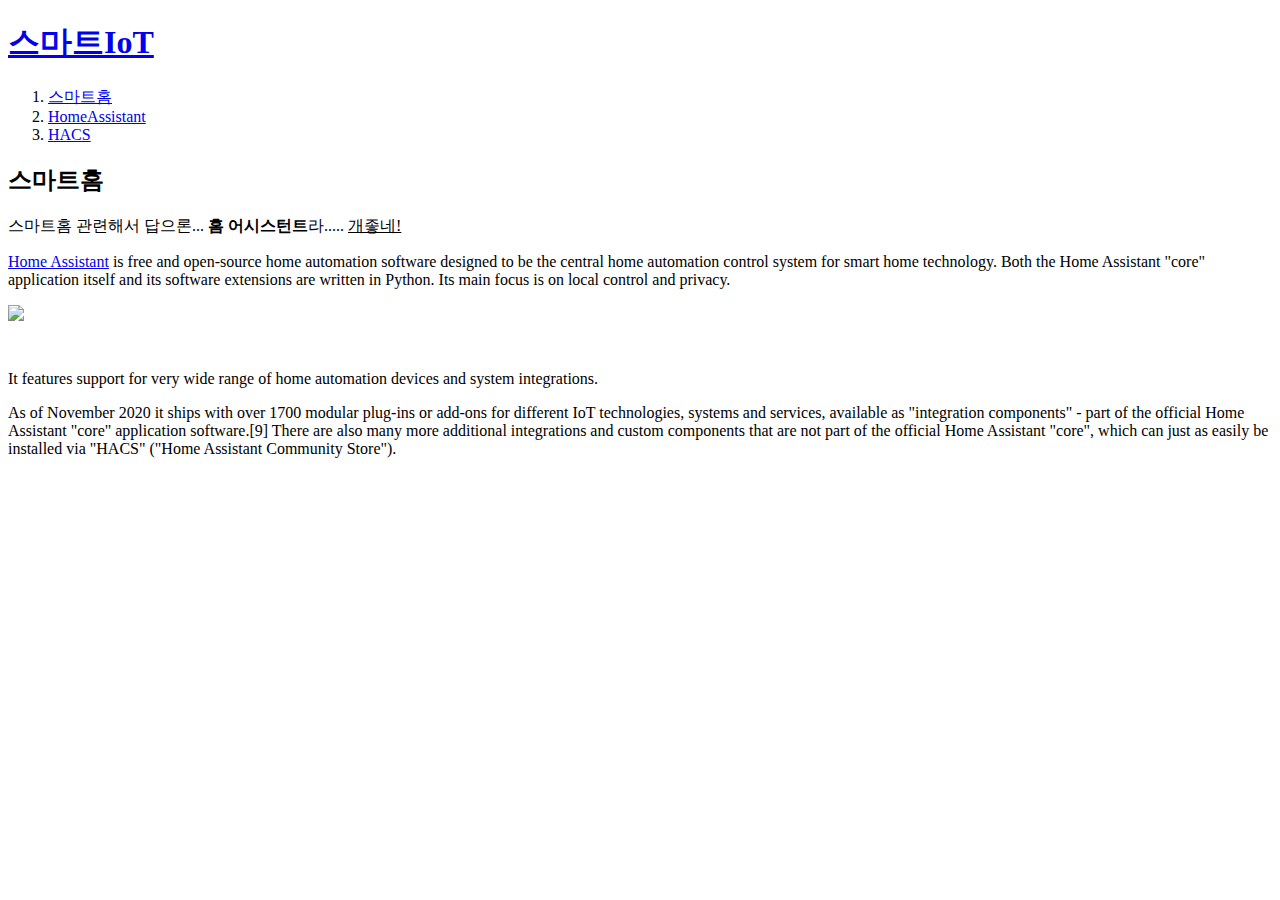
==== index.html @ 206d5732 "first version" ====
<!doctype html>
<html>
<head>
  <title>HomeAssistant</title>
  <meta charset="utf-8">
</head>

<body>
  <h1><a href="index.html">스마트IoT</a></h1>
  <ol>
    <li><a href="스마트홈.html">스마트홈</a></li>
    <li><a href="HomeAssistant.html">HomeAssistant</a></li>
    <li><a href="HACS.html">HACS</a></li>
  </ol>

  <h2>스마트홈</h2>
  스마트홈 관련해서 답으론... <strong>홈 어시스턴트</strong>라..... <u>개좋네!</u>
  <p><a href="https://www.home-assistant.io/" target="blank" title="homeassistant specifications">Home Assistant</a> is free and open-source home automation software designed to be the central home automation control system for smart home technology.
  Both the Home Assistant "core" application itself and its software extensions are written in Python. Its main focus is on local control and privacy.</P>
  <img src="https://upload.wikimedia.org/wikipedia/commons/thumb/6/6e/Home_Assistant_Logo.svg/220px-Home_Assistant_Logo.svg.png" width=50%>
  <p style="margin-top:45px">It features support for very wide range of home automation devices and system integrations.</P>
  As of November 2020 it ships with over 1700 modular plug-ins or add-ons for different IoT technologies, systems and services, available as "integration components"
  - part of the official Home Assistant "core" application software.[9] There are also many more additional integrations and custom components that are not part of the official Home Assistant "core",
  which can just as easily be installed via "HACS" ("Home Assistant Community Store").
</body>
</html>
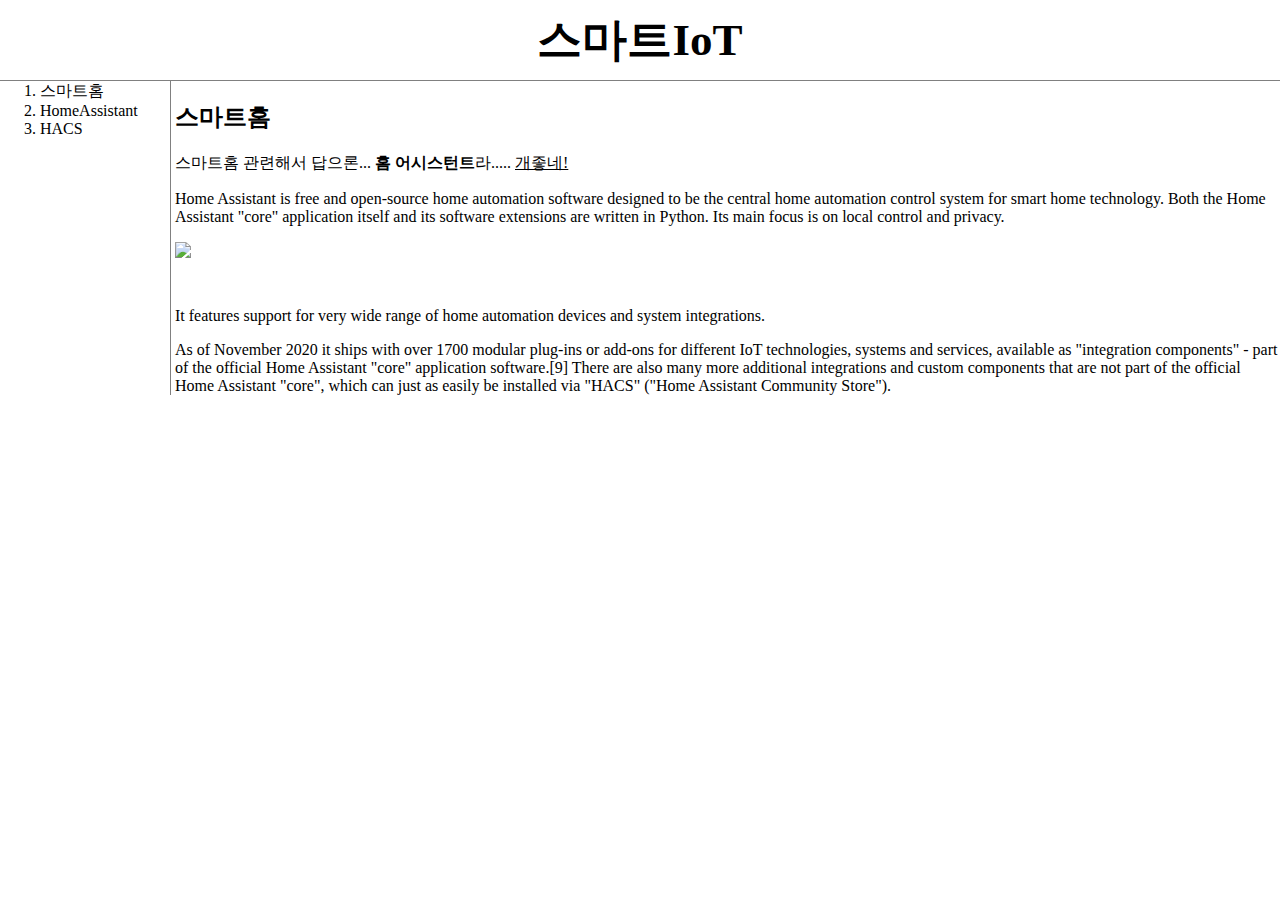
==== commit 3c91e1f0: "Add files via upload" ====
--- a/index.html
+++ b/index.html
@@ -3,24 +3,28 @@
 <head>
   <title>HomeAssistant</title>
   <meta charset="utf-8">
+  <link rel="stylesheet" href="style.css">
 </head>
 
 <body>
   <h1><a href="index.html">스마트IoT</a></h1>
-  <ol>
-    <li><a href="스마트홈.html">스마트홈</a></li>
-    <li><a href="HomeAssistant.html">HomeAssistant</a></li>
-    <li><a href="HACS.html">HACS</a></li>
-  </ol>
-
-  <h2>스마트홈</h2>
-  스마트홈 관련해서 답으론... <strong>홈 어시스턴트</strong>라..... <u>개좋네!</u>
-  <p><a href="https://www.home-assistant.io/" target="blank" title="homeassistant specifications">Home Assistant</a> is free and open-source home automation software designed to be the central home automation control system for smart home technology.
-  Both the Home Assistant "core" application itself and its software extensions are written in Python. Its main focus is on local control and privacy.</P>
-  <img src="https://upload.wikimedia.org/wikipedia/commons/thumb/6/6e/Home_Assistant_Logo.svg/220px-Home_Assistant_Logo.svg.png" width=50%>
-  <p style="margin-top:45px">It features support for very wide range of home automation devices and system integrations.</P>
-  As of November 2020 it ships with over 1700 modular plug-ins or add-ons for different IoT technologies, systems and services, available as "integration components"
-  - part of the official Home Assistant "core" application software.[9] There are also many more additional integrations and custom components that are not part of the official Home Assistant "core",
-  which can just as easily be installed via "HACS" ("Home Assistant Community Store").
+  <div id="grid">
+      <ol>
+        <li><a href="스마트홈.html">스마트홈</a></li>
+        <li><a href="HomeAssistant.html">HomeAssistant</a></li>
+        <li><a href="HACS.html">HACS</a></li>
+      </ol>
+    <div id="article">
+      <h2>스마트홈</h2>
+      스마트홈 관련해서 답으론... <strong>홈 어시스턴트</strong>라..... <u>개좋네!</u>
+      <p><a href="https://www.home-assistant.io/" target="blank" title="homeassistant specifications">Home Assistant</a> is free and open-source home automation software designed to be the central home automation control system for smart home technology.
+      Both the Home Assistant "core" application itself and its software extensions are written in Python. Its main focus is on local control and privacy.</P>
+      <img src="https://upload.wikimedia.org/wikipedia/commons/thumb/6/6e/Home_Assistant_Logo.svg/220px-Home_Assistant_Logo.svg.png" width=50%>
+      <p style="margin-top:45px">It features support for very wide range of home automation devices and system integrations.</P>
+      As of November 2020 it ships with over 1700 modular plug-ins or add-ons for different IoT technologies, systems and services, available as "integration components"
+      - part of the official Home Assistant "core" application software.[9] There are also many more additional integrations and custom components that are not part of the official Home Assistant "core",
+      which can just as easily be installed via "HACS" ("Home Assistant Community Store").
+    </div>
+  </div>
 </body>
 </html>
--- a/style.css
+++ b/style.css
@@ -0,0 +1,39 @@
+
+body{
+  margin:0;
+}
+a{
+    color:black;
+    text-decoration: none;
+}
+h1{
+    font-size:45px;
+    text-align:center;
+    border-bottom:1px solid gray;
+    margin:0;
+    padding:10px;
+}
+#grid ol{
+  border-right:1px solid gray;
+  width:130px;
+  margin:0
+}
+#grid{
+  display:grid;
+  grid-template-columns: 150px 1fr
+}
+#article{
+  padding-left:25px
+}
+@media(max-width:800px){
+  #grid{
+    display:block;
+  }
+  #grid ol{
+    border-right:none;
+  }
+  h1 {
+    border:none;
+  }
+
+}
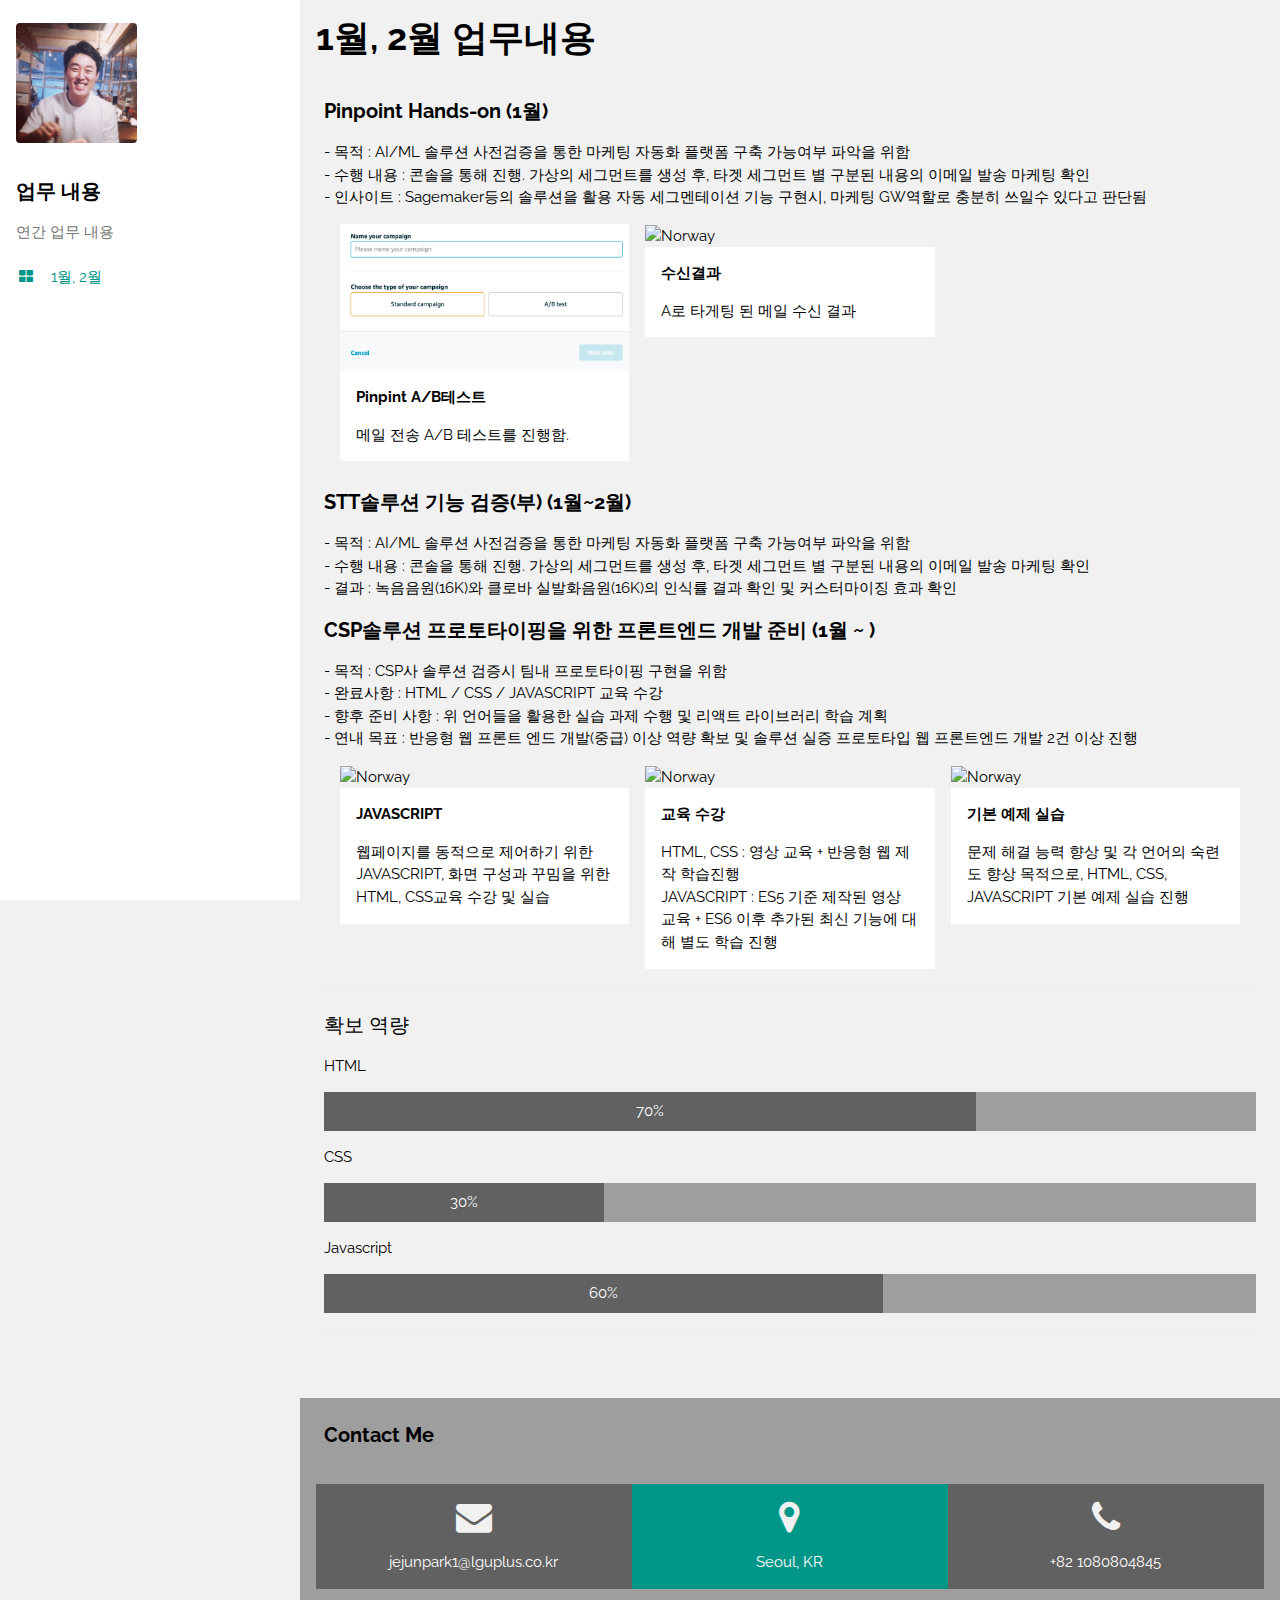
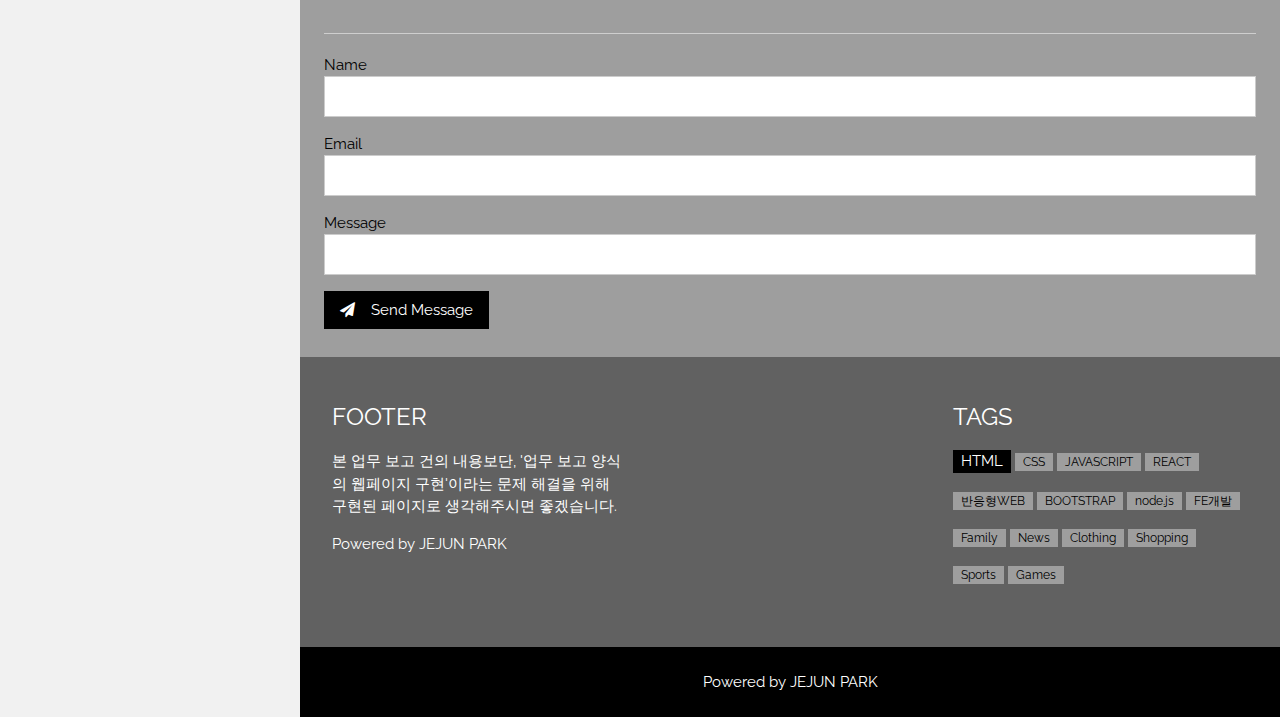
==== commit 7a690699: "Add files via upload" ====
--- a/index.html
+++ b/index.html
@@ -1,30 +1,387 @@
-<!doctype html>
+<!DOCTYPE html>
 <html>
-<head>
-  <title>HomeAssistant</title>
-  <meta charset="utf-8">
-  <link rel="stylesheet" href="style.css">
-</head>
-
-<body>
-  <h1><a href="index.html">스마트IoT</a></h1>
-  <div id="grid">
-      <ol>
-        <li><a href="스마트홈.html">스마트홈</a></li>
-        <li><a href="HomeAssistant.html">HomeAssistant</a></li>
-        <li><a href="HACS.html">HACS</a></li>
-      </ol>
-    <div id="article">
-      <h2>스마트홈</h2>
-      스마트홈 관련해서 답으론... <strong>홈 어시스턴트</strong>라..... <u>개좋네!</u>
-      <p><a href="https://www.home-assistant.io/" target="blank" title="homeassistant specifications">Home Assistant</a> is free and open-source home automation software designed to be the central home automation control system for smart home technology.
-      Both the Home Assistant "core" application itself and its software extensions are written in Python. Its main focus is on local control and privacy.</P>
-      <img src="https://upload.wikimedia.org/wikipedia/commons/thumb/6/6e/Home_Assistant_Logo.svg/220px-Home_Assistant_Logo.svg.png" width=50%>
-      <p style="margin-top:45px">It features support for very wide range of home automation devices and system integrations.</P>
-      As of November 2020 it ships with over 1700 modular plug-ins or add-ons for different IoT technologies, systems and services, available as "integration components"
-      - part of the official Home Assistant "core" application software.[9] There are also many more additional integrations and custom components that are not part of the official Home Assistant "core",
-      which can just as easily be installed via "HACS" ("Home Assistant Community Store").
-    </div>
-  </div>
+<title>W3.CSS Template</title>
+<meta charset="UTF-8">
+<meta name="viewport" content="width=device-width, initial-scale=1">
+<link rel="stylesheet" href="https://www.w3schools.com/w3css/4/w3.css">
+<link rel="stylesheet" href="https://fonts.googleapis.com/css?family=Raleway">
+<link rel="stylesheet" href="https://cdnjs.cloudflare.com/ajax/libs/font-awesome/4.7.0/css/font-awesome.min.css">
+<style>
+body,h1,h2,h3,h4,h5,h6 {font-family: "Raleway", sans-serif}
+</style>
+<body class="w3-light-grey w3-content" style="max-width:1600px">
+
+<!-- Sidebar/menu -->
+<nav class="w3-sidebar w3-collapse w3-white w3-animate-left" style="z-index:3;width:300px;" id="mySidebar"><br>
+  <div class="w3-container">
+    <a href="#" onclick="w3_close()" class="w3-hide-large w3-right w3-jumbo w3-padding w3-hover-grey" title="close menu">
+      <i class="fa fa-remove"></i>
+    </a>
+    <img src="profile.jpg" style="width:45%;" class="w3-round"><br><br>
+    <h4><b>업무 내용</b></h4>
+    <p class="w3-text-grey">연간 업무 내용</p>
+  </div>
+  <div class="w3-bar-block">
+    <a href="#portfolio" onclick="w3_close()" class="w3-bar-item w3-button w3-padding w3-text-teal"><i class="fa fa-th-large fa-fw w3-margin-right"></i>1월, 2월</a>
+    <!--- <a href="#about" onclick="w3_close()" class="w3-bar-item w3-button w3-padding"><i class="fa fa-user fa-fw w3-margin-right"></i>ABOUT</a>
+    <a href="#contact" onclick="w3_close()" class="w3-bar-item w3-button w3-padding"><i class="fa fa-envelope fa-fw w3-margin-right"></i>CONTACT</a> -->
+  </div>
+  <!--<div class="w3-panel w3-large">
+    <i class="fa fa-facebook-official w3-hover-opacity"></i>
+    <i class="fa fa-instagram w3-hover-opacity"></i>
+    <i class="fa fa-snapchat w3-hover-opacity"></i>
+    <i class="fa fa-pinterest-p w3-hover-opacity"></i>
+    <i class="fa fa-twitter w3-hover-opacity"></i>
+    <i class="fa fa-linkedin w3-hover-opacity"></i>
+  </div>-->
+</nav>
+
+<!-- Overlay effect when opening sidebar on small screens -->
+<div class="w3-overlay w3-hide-large w3-animate-opacity" onclick="w3_close()" style="cursor:pointer" title="close side menu" id="myOverlay"></div>
+
+<!-- !PAGE CONTENT! -->
+<div class="w3-main" style="margin-left:300px">
+
+  <!-- Header -->
+  <header id="portfolio">
+    <a href="#"><img src="/w3images/avatar_g2.jpg" style="width:65px;" class="w3-circle w3-right w3-margin w3-hide-large w3-hover-opacity"></a>
+    <span class="w3-button w3-hide-large w3-xxlarge w3-hover-text-grey" onclick="w3_open()"><i class="fa fa-bars"></i></span>
+    <div class="w3-container">
+    <h1><b>1월, 2월 업무내용</b></h1>
+    <!--
+    <div class="w3-section w3-bottombar w3-padding-16">
+      <span class="w3-margin-right">Filter:</span>
+      <button class="w3-button w3-black">ALL</button>
+      <button class="w3-button w3-white"><i class="fa fa-diamond w3-margin-right"></i>Design</button>
+      <button class="w3-button w3-white w3-hide-small"><i class="fa fa-photo w3-margin-right"></i>Photos</button>
+      <button class="w3-button w3-white w3-hide-small"><i class="fa fa-map-pin w3-margin-right"></i>Art</button>
+    </div>
+    </div>
+    -->
+  </header>
+
+  <!-- First Photo Grid-->
+  <!--
+  <div class="w3-row-padding">
+    <div class="w3-third w3-container w3-margin-bottom">
+      <img src="/w3images/mountains.jpg" alt="Norway" style="width:100%" class="w3-hover-opacity">
+      <div class="w3-container w3-white">
+        <p><b>Lorem Ipsum</b></p>
+        <p>Praesent tincidunt sed tellus ut rutrum. Sed vitae justo condimentum, porta lectus vitae, ultricies congue gravida diam non fringilla.</p>
+      </div>
+    </div>
+    <div class="w3-third w3-container w3-margin-bottom">
+      <img src="/w3images/lights.jpg" alt="Norway" style="width:100%" class="w3-hover-opacity">
+      <div class="w3-container w3-white">
+        <p><b>Lorem Ipsum</b></p>
+        <p>Praesent tincidunt sed tellus ut rutrum. Sed vitae justo condimentum, porta lectus vitae, ultricies congue gravida diam non fringilla.</p>
+      </div>
+    </div>
+    <div class="w3-third w3-container">
+      <img src="/w3images/nature.jpg" alt="Norway" style="width:100%" class="w3-hover-opacity">
+      <div class="w3-container w3-white">
+        <p><b>Lorem Ipsum</b></p>
+        <p>Praesent tincidunt sed tellus ut rutrum. Sed vitae justo condimentum, porta lectus vitae, ultricies congue gravida diam non fringilla.</p>
+      </div>
+    </div>
+  </div>
+  -->
+
+
+  <!-- Second Photo Grid-->
+  <!--
+  <div class="w3-row-padding">
+    <div class="w3-third w3-container w3-margin-bottom">
+      <img src="/w3images/p1.jpg" alt="Norway" style="width:100%" class="w3-hover-opacity">
+      <div class="w3-container w3-white">
+        <p><b>Lorem Ipsum</b></p>
+        <p>Praesent tincidunt sed tellus ut rutrum. Sed vitae justo condimentum, porta lectus vitae, ultricies congue gravida diam non fringilla.</p>
+      </div>
+    </div>
+    <div class="w3-third w3-container w3-margin-bottom">
+      <img src="/w3images/p2.jpg" alt="Norway" style="width:100%" class="w3-hover-opacity">
+      <div class="w3-container w3-white">
+        <p><b>Lorem Ipsum</b></p>
+        <p>Praesent tincidunt sed tellus ut rutrum. Sed vitae justo condimentum, porta lectus vitae, ultricies congue gravida diam non fringilla.</p>
+      </div>
+    </div>
+    <div class="w3-third w3-container">
+      <img src="/w3images/p3.jpg" alt="Norway" style="width:100%" class="w3-hover-opacity">
+      <div class="w3-container w3-white">
+        <p><b>Lorem Ipsum</b></p>
+        <p>Praesent tincidunt sed tellus ut rutrum. Sed vitae justo condimentum, porta lectus vitae, ultricies congue gravida diam non fringilla.</p>
+      </div>
+    </div>
+  </div>
+  -->
+  <!-- Pagination -->
+  <!--
+  <div class="w3-center w3-padding-32">
+    <div class="w3-bar">
+      <a href="#" class="w3-bar-item w3-button w3-hover-black">&laquo;</a>
+      <a href="#" class="w3-bar-item w3-black w3-button">1</a>
+      <a href="#" class="w3-bar-item w3-button w3-hover-black">2</a>
+      <a href="#" class="w3-bar-item w3-button w3-hover-black">3</a>
+      <a href="#" class="w3-bar-item w3-button w3-hover-black">4</a>
+      <a href="#" class="w3-bar-item w3-button w3-hover-black">&raquo;</a>
+    </div>
+  </div>
+  -->
+  <!-- Images of Me -->
+  <!--
+  <div class="w3-row-padding w3-padding-16" id="about">
+    <div class="w3-col m6">
+      <img src="/w3images/avatar_g.jpg" alt="Me" style="width:100%">
+    </div>
+    <div class="w3-col m6">
+      <img src="/w3images/me2.jpg" alt="Me" style="width:100%">
+    </div>
+  </div>
+  -->
+  <div class="w3-container w3-padding-large" style="margin-bottom:32px">
+    <h4><b>Pinpoint Hands-on (1월)</b></h4>
+    <p>
+      - 목적 : AI/ML 솔루션 사전검증을 통한 마케팅 자동화 플랫폼 구축 가능여부 파악을 위함 <br>
+      - 수행 내용 : 콘솔을 통해 진행. 가상의 세그먼트를 생성 후, 타겟 세그먼트 별 구분된 내용의 이메일 발송 마케팅 확인 <br>
+      - 인사이트 : Sagemaker등의 솔루션을 활용 자동 세그멘테이션 기능 구현시, 마케팅 GW역할로 충분히 쓰일수 있다고 판단됨
+    </p>
+    <div class="w3-row-padding">
+      <div class="w3-third w3-container w3-margin-bottom">
+        <img src="pinpointAB.png" alt="Norway" style="width:100%" class="w3-hover-opacity">
+        <div class="w3-container w3-white">
+          <p><b>Pinpint A/B테스트</b></p>
+          <p>메일 전송 A/B 테스트를 진행함.</p>
+        </div>
+      </div>
+      <div class="w3-third w3-container w3-margin-bottom">
+        <img src="pinpointA.png" alt="Norway" style="width:100%" class="w3-hover-opacity">
+        <div class="w3-container w3-white">
+          <p><b>수신결과</b></p>
+          <p>A로 타게팅 된 메일 수신 결과</p>
+        </div>
+      </div>
+    </div>
+    <h4><b>STT솔루션 기능 검증(부) (1월~2월)</b></h4>
+    <p>
+      - 목적 : AI/ML 솔루션 사전검증을 통한 마케팅 자동화 플랫폼 구축 가능여부 파악을 위함 <br>
+      - 수행 내용 : 콘솔을 통해 진행. 가상의 세그먼트를 생성 후, 타겟 세그먼트 별 구분된 내용의 이메일 발송 마케팅 확인 <br>
+      - 결과 : 녹음음원(16K)와 클로바 실발화음원(16K)의 인식률 결과 확인 및 커스터마이징 효과 확인
+    </p>
+    <h4><b>CSP솔루션 프로토타이핑을 위한 프론트엔드 개발 준비 (1월 ~ )</b></h4>
+    <p>
+      - 목적 : CSP사 솔루션 검증시 팀내 프로토타이핑 구현을 위함 <br>
+      - 완료사항 : HTML / CSS / JAVASCRIPT 교육 수강 <br>
+      - 향후 준비 사항 : 위 언어들을 활용한 실습 과제 수행 및 리액트 라이브러리 학습 계획 <br>
+      - 연내 목표 : 반응형 웹 프론트 엔드 개발(중급) 이상 역량 확보 및 솔루션 실증 프로토타입 웹 프론트엔드 개발 2건 이상 진행
+    </p>
+    <div class="w3-row-padding">
+      <div class="w3-third w3-container w3-margin-bottom">
+        <img src="JS실습.png" alt="Norway" style="width:100%" class="w3-hover-opacity">
+        <div class="w3-container w3-white">
+          <p><b>JAVASCRIPT</b></p>
+          <p>웹페이지를 동적으로 제어하기 위한 JAVASCRIPT, 화면 구성과 꾸밈을 위한 HTML, CSS교육 수강 및 실습</p>
+        </div>
+      </div>
+      <div class="w3-third w3-container">
+        <img src="교육수강.png" alt="Norway" style="width:100%" class="w3-hover-opacity">
+        <div class="w3-container w3-white">
+          <p><b>교육 수강</b></p>
+          <p>HTML, CSS : 영상 교육 + 반응형 웹 제작 학습진행<br>
+            JAVASCRIPT : ES5 기준 제작된 영상 교육 + ES6 이후 추가된 최신 기능에 대해 별도 학습 진행 </p>
+        </div>
+      </div>
+      <div class="w3-third w3-container w3-margin-bottom">
+        <img src="기본기능구현.png" alt="Norway" style="width:100%" class="w3-hover-opacity">
+        <div class="w3-container w3-white">
+          <p><b>기본 예제 실습</b></p>
+          <p>문제 해결 능력 향상 및 각 언어의 숙련도 향상 목적으로, HTML, CSS, JAVASCRIPT 기본 예제 실습 진행</p>
+        </div>
+      </div>
+    </div>
+    <hr>
+
+    <h4>확보 역량</h4>
+    <!-- Progress bars / Skills -->
+    <p>HTML</p>
+    <div class="w3-grey">
+      <div class="w3-container w3-dark-grey w3-padding w3-center" style="width:70%">70%</div>
+    </div>
+    <p>CSS</p>
+    <div class="w3-grey">
+      <div class="w3-container w3-dark-grey w3-padding w3-center" style="width:30%">30%</div>
+    </div>
+    <p>Javascript</p>
+    <div class="w3-grey">
+      <div class="w3-container w3-dark-grey w3-padding w3-center" style="width:60%">60%</div>
+    </div>
+    <!--<p>
+      <button class="w3-button w3-dark-grey w3-padding-large w3-margin-top w3-margin-bottom">
+        <i class="fa fa-download w3-margin-right"></i>Download Resume
+      </button>
+    </p>-->
+    <hr>
+
+    <!--
+    <h4>How much I charge</h4>
+    -->
+    <!-- Pricing Tables -->
+    <!--
+    <div class="w3-row-padding" style="margin:0 -16px">
+      <div class="w3-third w3-margin-bottom">
+        <ul class="w3-ul w3-border w3-white w3-center w3-opacity w3-hover-opacity-off">
+          <li class="w3-black w3-xlarge w3-padding-32">Basic</li>
+          <li class="w3-padding-16">Web Design</li>
+          <li class="w3-padding-16">Photography</li>
+          <li class="w3-padding-16">1GB Storage</li>
+          <li class="w3-padding-16">Mail Support</li>
+          <li class="w3-padding-16">
+            <h2>$ 10</h2>
+            <span class="w3-opacity">per month</span>
+          </li>
+          <li class="w3-light-grey w3-padding-24">
+            <button class="w3-button w3-teal w3-padding-large w3-hover-black">Sign Up</button>
+          </li>
+        </ul>
+      </div>
+      -->
+      <!--
+      <div class="w3-third w3-margin-bottom">
+        <ul class="w3-ul w3-border w3-white w3-center w3-opacity w3-hover-opacity-off">
+          <li class="w3-teal w3-xlarge w3-padding-32">Pro</li>
+          <li class="w3-padding-16">Web Design</li>
+          <li class="w3-padding-16">Photography</li>
+          <li class="w3-padding-16">50GB Storage</li>
+          <li class="w3-padding-16">Endless Support</li>
+          <li class="w3-padding-16">
+            <h2>$ 25</h2>
+            <span class="w3-opacity">per month</span>
+          </li>
+          <li class="w3-light-grey w3-padding-24">
+            <button class="w3-button w3-teal w3-padding-large w3-hover-black">Sign Up</button>
+          </li>
+        </ul>
+      </div>
+      -->
+      <!--
+      <div class="w3-third">
+        <ul class="w3-ul w3-border w3-white w3-center w3-opacity w3-hover-opacity-off">
+          <li class="w3-black w3-xlarge w3-padding-32">Premium</li>
+          <li class="w3-padding-16">Web Design</li>
+          <li class="w3-padding-16">Photography</li>
+          <li class="w3-padding-16">Unlimited Storage</li>
+          <li class="w3-padding-16">Endless Support</li>
+          <li class="w3-padding-16">
+            <h2>$ 25</h2>
+            <span class="w3-opacity">per month</span>
+          </li>
+          <li class="w3-light-grey w3-padding-24">
+            <button class="w3-button w3-teal w3-padding-large w3-hover-black">Sign Up</button>
+          </li>
+        </ul>
+      </div>
+    </div>
+    -->
+  </div>
+
+  <!-- Contact Section -->
+  <div class="w3-container w3-padding-large w3-grey">
+    <h4 id="contact"><b>Contact Me</b></h4>
+    <div class="w3-row-padding w3-center w3-padding-24" style="margin:0 -16px">
+      <div class="w3-third w3-dark-grey">
+        <p><i class="fa fa-envelope w3-xxlarge w3-text-light-grey"></i></p>
+        <p>jejunpark1@lguplus.co.kr</p>
+      </div>
+      <div class="w3-third w3-teal">
+        <p><i class="fa fa-map-marker w3-xxlarge w3-text-light-grey"></i></p>
+        <p>Seoul, KR</p>
+      </div>
+      <div class="w3-third w3-dark-grey">
+        <p><i class="fa fa-phone w3-xxlarge w3-text-light-grey"></i></p>
+        <p>+82 1080804845</p>
+      </div>
+    </div>
+    <hr class="w3-opacity">
+    <form action="/action_page.php" target="_blank">
+      <div class="w3-section">
+        <label>Name</label>
+        <input class="w3-input w3-border" type="text" name="Name" required>
+      </div>
+      <div class="w3-section">
+        <label>Email</label>
+        <input class="w3-input w3-border" type="text" name="Email" required>
+      </div>
+      <div class="w3-section">
+        <label>Message</label>
+        <input class="w3-input w3-border" type="text" name="Message" required>
+      </div>
+      <button type="submit" class="w3-button w3-black w3-margin-bottom"><i class="fa fa-paper-plane w3-margin-right"></i>Send Message</button>
+    </form>
+  </div>
+
+  <!-- Footer -->
+  <footer class="w3-container w3-padding-32 w3-dark-grey">
+  <div class="w3-row-padding">
+    <div class="w3-third">
+      <h3>FOOTER</h3>
+      <p>본 업무 보고 건의 내용보단, '업무 보고 양식의 웹페이지 구현'이라는 문제 해결을 위해 구현된 페이지로 생각해주시면 좋겠습니다. </p>
+      <p>Powered by JEJUN PARK</p>
+    </div>
+
+
+    <div class="w3-third">
+
+      <h3></h3>
+      <!--
+      <ul class="w3-ul w3-hoverable">
+        <li class="w3-padding-16">
+          <img src="/w3images/workshop.jpg" class="w3-left w3-margin-right" style="width:50px">
+          <span class="w3-large">Lorem</span><br>
+          <span>Sed mattis nunc</span>
+        </li>
+        <li class="w3-padding-16">
+          <img src="/w3images/gondol.jpg" class="w3-left w3-margin-right" style="width:50px">
+          <span class="w3-large">Ipsum</span><br>
+          <span>Praes tinci sed</span>
+        </li>
+
+      </ul>
+      -->
+
+    </div>
+
+
+    <div class="w3-third">
+      <h3>TAGS</h3>
+      <p>
+        <span class="w3-tag w3-black w3-margin-bottom">HTML</span> <span class="w3-tag w3-grey w3-small w3-margin-bottom">CSS</span> <span class="w3-tag w3-grey w3-small w3-margin-bottom">JAVASCRIPT</span>
+        <span class="w3-tag w3-grey w3-small w3-margin-bottom">REACT</span> <span class="w3-tag w3-grey w3-small w3-margin-bottom">반응형WEB</span> <span class="w3-tag w3-grey w3-small w3-margin-bottom">BOOTSTRAP</span>
+        <span class="w3-tag w3-grey w3-small w3-margin-bottom">node.js</span> <span class="w3-tag w3-grey w3-small w3-margin-bottom">FE개발</span> <span class="w3-tag w3-grey w3-small w3-margin-bottom">Family</span>
+        <span class="w3-tag w3-grey w3-small w3-margin-bottom">News</span> <span class="w3-tag w3-grey w3-small w3-margin-bottom">Clothing</span> <span class="w3-tag w3-grey w3-small w3-margin-bottom">Shopping</span>
+        <span class="w3-tag w3-grey w3-small w3-margin-bottom">Sports</span> <span class="w3-tag w3-grey w3-small w3-margin-bottom">Games</span>
+      </p>
+    </div>
+
+  </div>
+  </footer>
+
+  <div class="w3-black w3-center w3-padding-24">Powered by JEJUN PARK</div>
+
+<!-- End page content -->
+</div>
+
+<script>
+// Script to open and close sidebar
+function w3_open() {
+    document.getElementById("mySidebar").style.display = "block";
+    document.getElementById("myOverlay").style.display = "block";
+}
+
+function w3_close() {
+    document.getElementById("mySidebar").style.display = "none";
+    document.getElementById("myOverlay").style.display = "none";
+}
+</script>
+
+
 </body>
 </html>
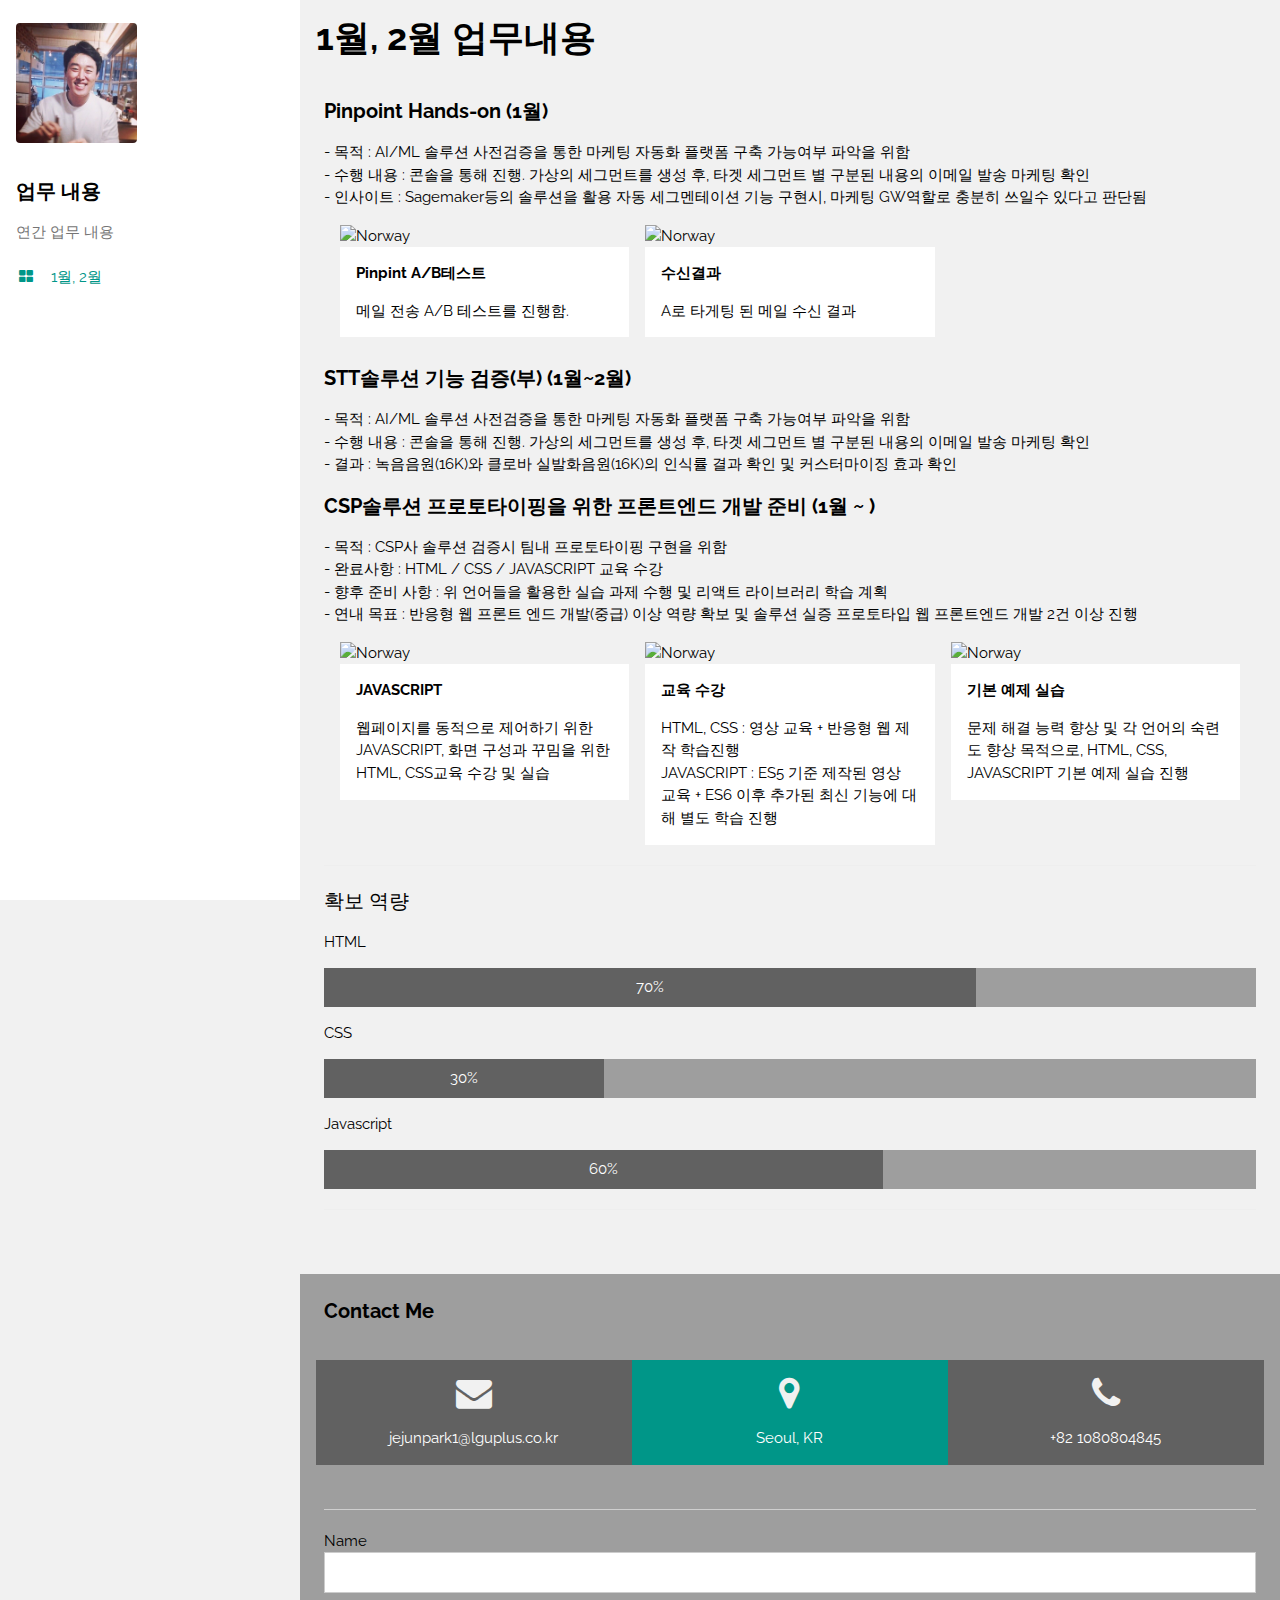
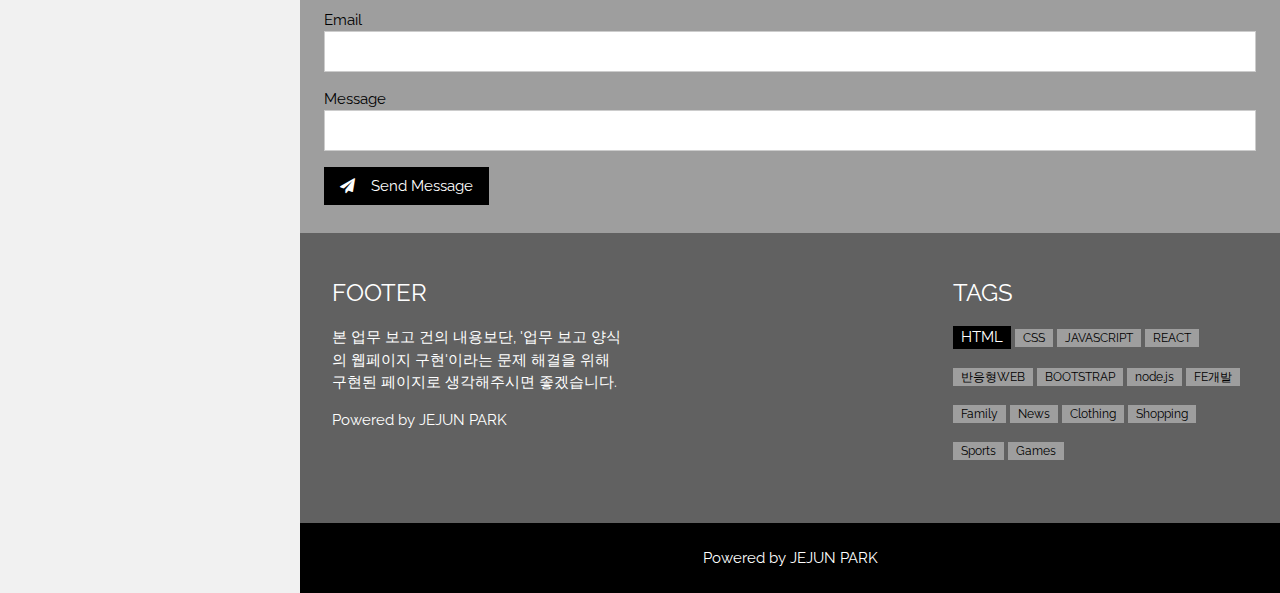
==== commit d226901f: "Update index.html" ====
--- a/index.html
+++ b/index.html
@@ -147,14 +147,14 @@
     </p>
     <div class="w3-row-padding">
       <div class="w3-third w3-container w3-margin-bottom">
-        <img src="pinpointAB.png" alt="Norway" style="width:100%" class="w3-hover-opacity">
+        <img src="https://github.com/jejunpark/Mywebfirst/blob/main/pinpointAB.png" alt="Norway" style="width:100%" class="w3-hover-opacity">
         <div class="w3-container w3-white">
           <p><b>Pinpint A/B테스트</b></p>
           <p>메일 전송 A/B 테스트를 진행함.</p>
         </div>
       </div>
       <div class="w3-third w3-container w3-margin-bottom">
-        <img src="pinpointA.png" alt="Norway" style="width:100%" class="w3-hover-opacity">
+        <img src="https://github.com/jejunpark/Mywebfirst/blob/main/pinpointA.png" alt="Norway" style="width:100%" class="w3-hover-opacity">
         <div class="w3-container w3-white">
           <p><b>수신결과</b></p>
           <p>A로 타게팅 된 메일 수신 결과</p>
@@ -176,14 +176,14 @@
     </p>
     <div class="w3-row-padding">
       <div class="w3-third w3-container w3-margin-bottom">
-        <img src="JS실습.png" alt="Norway" style="width:100%" class="w3-hover-opacity">
+        <img src="https://github.com/jejunpark/Mywebfirst/blob/main/JS실습.png" alt="Norway" style="width:100%" class="w3-hover-opacity">
         <div class="w3-container w3-white">
           <p><b>JAVASCRIPT</b></p>
           <p>웹페이지를 동적으로 제어하기 위한 JAVASCRIPT, 화면 구성과 꾸밈을 위한 HTML, CSS교육 수강 및 실습</p>
         </div>
       </div>
       <div class="w3-third w3-container">
-        <img src="교육수강.png" alt="Norway" style="width:100%" class="w3-hover-opacity">
+        <img src="https://github.com/jejunpark/Mywebfirst/blob/main/교육수강.png" alt="Norway" style="width:100%" class="w3-hover-opacity">
         <div class="w3-container w3-white">
           <p><b>교육 수강</b></p>
           <p>HTML, CSS : 영상 교육 + 반응형 웹 제작 학습진행<br>
@@ -191,7 +191,7 @@
         </div>
       </div>
       <div class="w3-third w3-container w3-margin-bottom">
-        <img src="기본기능구현.png" alt="Norway" style="width:100%" class="w3-hover-opacity">
+        <img src="https://github.com/jejunpark/Mywebfirst/blob/main/기본기능구현.png" alt="Norway" style="width:100%" class="w3-hover-opacity">
         <div class="w3-container w3-white">
           <p><b>기본 예제 실습</b></p>
           <p>문제 해결 능력 향상 및 각 언어의 숙련도 향상 목적으로, HTML, CSS, JAVASCRIPT 기본 예제 실습 진행</p>
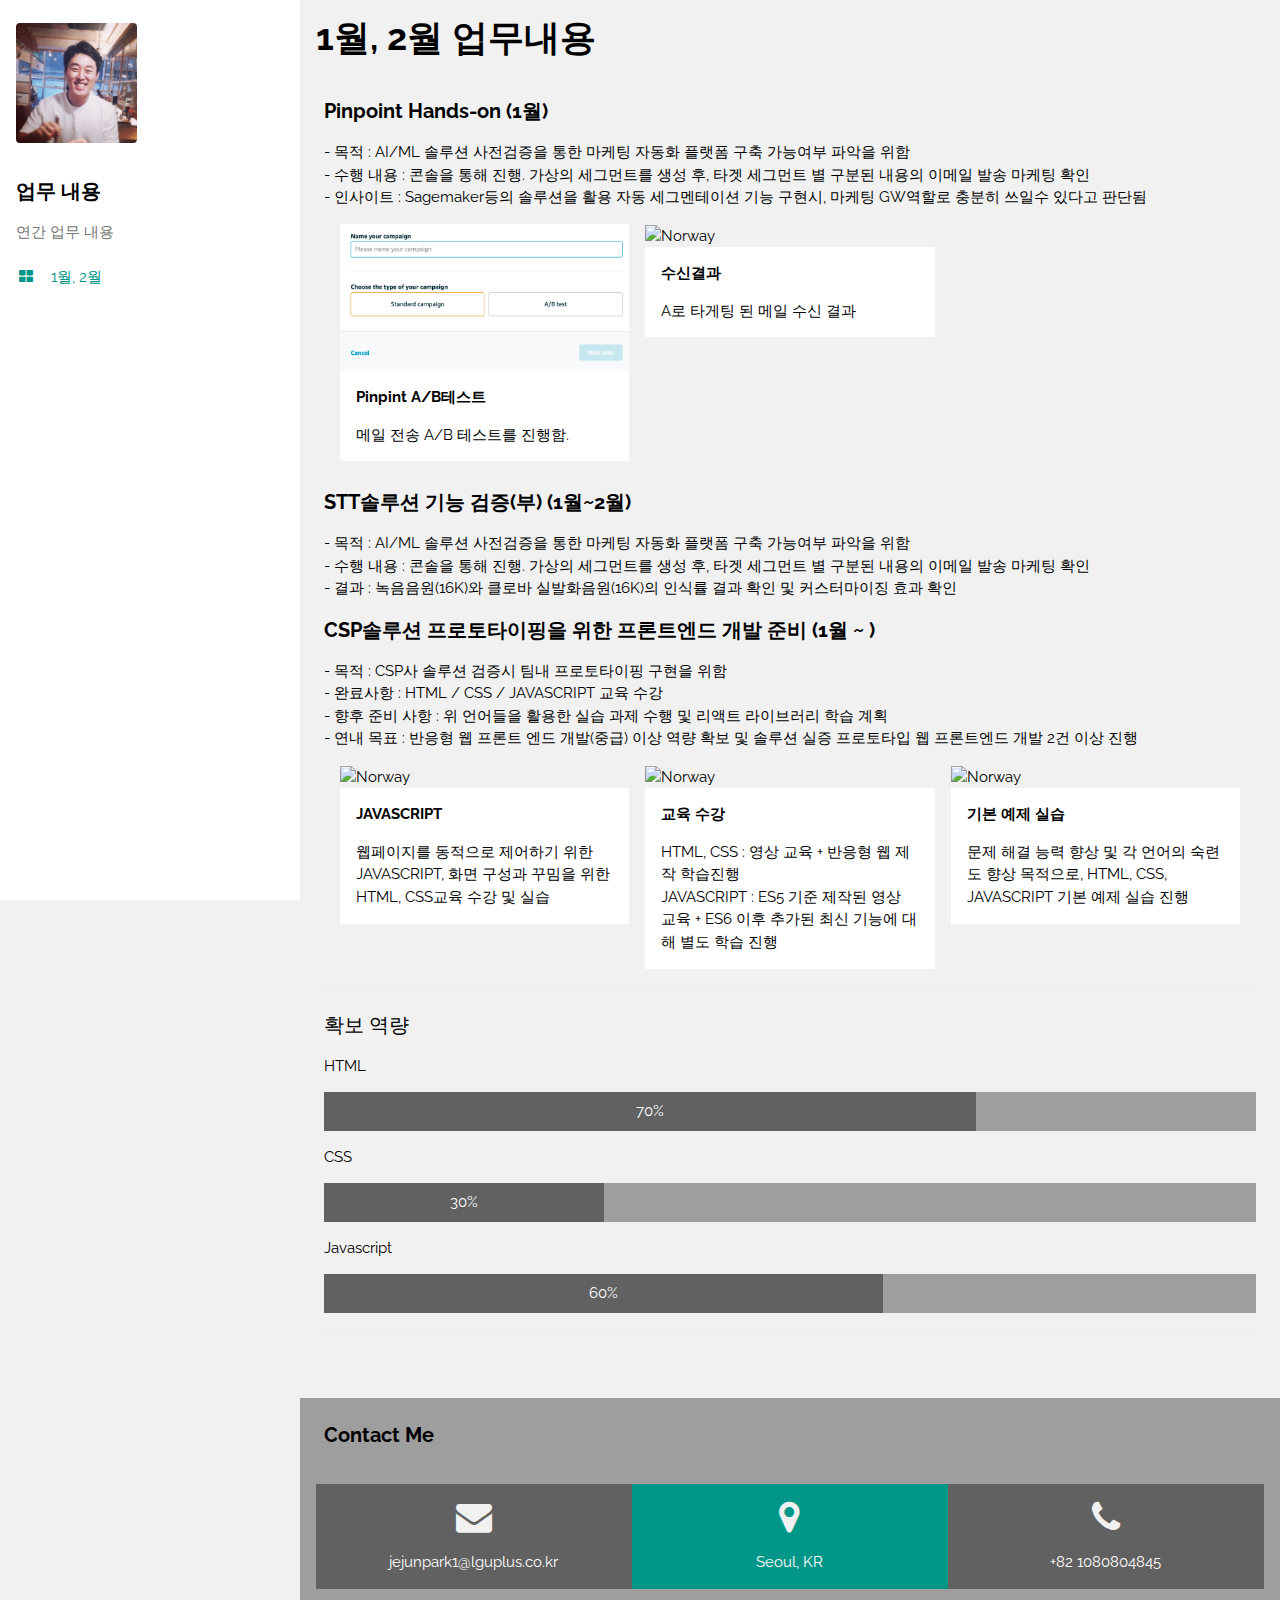
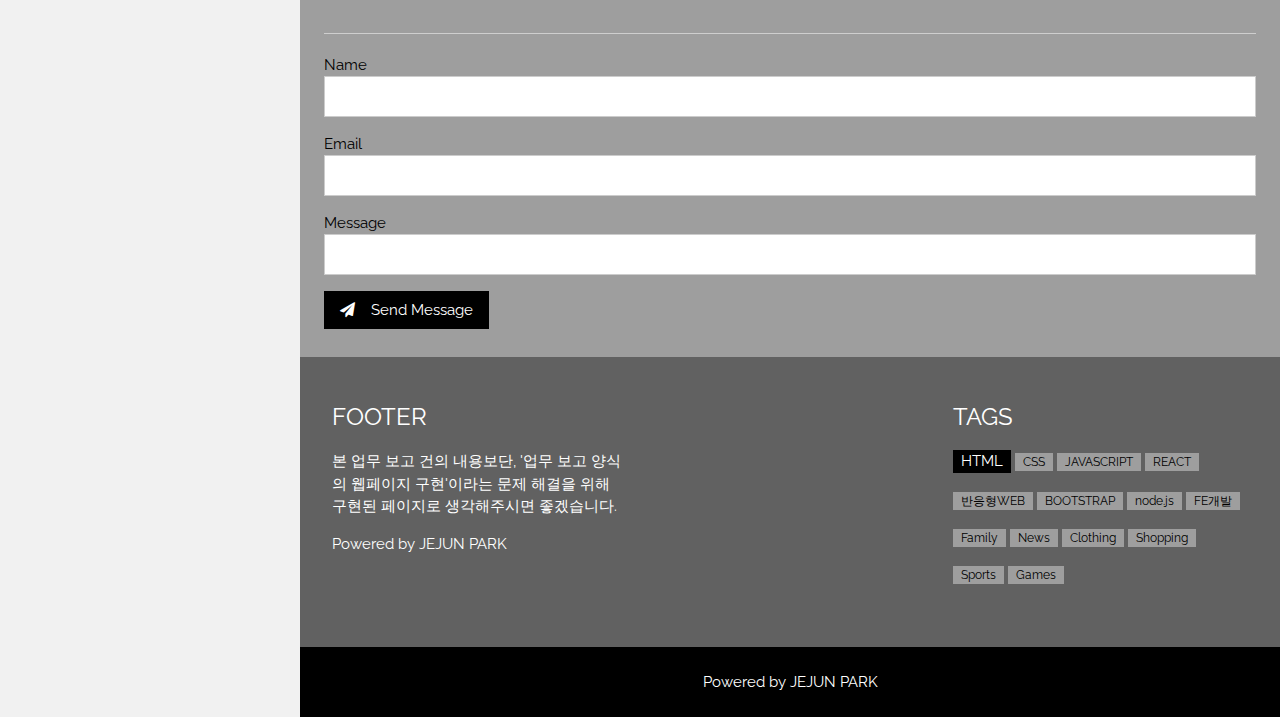
==== commit 8cd4f9ef: "Add files via upload" ====
--- a/index.html
+++ b/index.html
@@ -147,14 +147,14 @@
     </p>
     <div class="w3-row-padding">
       <div class="w3-third w3-container w3-margin-bottom">
-        <img src="https://github.com/jejunpark/Mywebfirst/blob/main/pinpointAB.png" alt="Norway" style="width:100%" class="w3-hover-opacity">
+        <img src="pinpointAB.png" alt="Norway" style="width:100%" class="w3-hover-opacity">
         <div class="w3-container w3-white">
           <p><b>Pinpint A/B테스트</b></p>
           <p>메일 전송 A/B 테스트를 진행함.</p>
         </div>
       </div>
       <div class="w3-third w3-container w3-margin-bottom">
-        <img src="https://github.com/jejunpark/Mywebfirst/blob/main/pinpointA.png" alt="Norway" style="width:100%" class="w3-hover-opacity">
+        <img src="pinpointA.png" alt="Norway" style="width:100%" class="w3-hover-opacity">
         <div class="w3-container w3-white">
           <p><b>수신결과</b></p>
           <p>A로 타게팅 된 메일 수신 결과</p>
@@ -176,14 +176,14 @@
     </p>
     <div class="w3-row-padding">
       <div class="w3-third w3-container w3-margin-bottom">
-        <img src="https://github.com/jejunpark/Mywebfirst/blob/main/JS실습.png" alt="Norway" style="width:100%" class="w3-hover-opacity">
+        <img src="JS실습.png" alt="Norway" style="width:100%" class="w3-hover-opacity">
         <div class="w3-container w3-white">
           <p><b>JAVASCRIPT</b></p>
           <p>웹페이지를 동적으로 제어하기 위한 JAVASCRIPT, 화면 구성과 꾸밈을 위한 HTML, CSS교육 수강 및 실습</p>
         </div>
       </div>
       <div class="w3-third w3-container">
-        <img src="https://github.com/jejunpark/Mywebfirst/blob/main/교육수강.png" alt="Norway" style="width:100%" class="w3-hover-opacity">
+        <img src="교육수강.png" alt="Norway" style="width:100%" class="w3-hover-opacity">
         <div class="w3-container w3-white">
           <p><b>교육 수강</b></p>
           <p>HTML, CSS : 영상 교육 + 반응형 웹 제작 학습진행<br>
@@ -191,7 +191,7 @@
         </div>
       </div>
       <div class="w3-third w3-container w3-margin-bottom">
-        <img src="https://github.com/jejunpark/Mywebfirst/blob/main/기본기능구현.png" alt="Norway" style="width:100%" class="w3-hover-opacity">
+        <img src="기본기능구현.png" alt="Norway" style="width:100%" class="w3-hover-opacity">
         <div class="w3-container w3-white">
           <p><b>기본 예제 실습</b></p>
           <p>문제 해결 능력 향상 및 각 언어의 숙련도 향상 목적으로, HTML, CSS, JAVASCRIPT 기본 예제 실습 진행</p>
